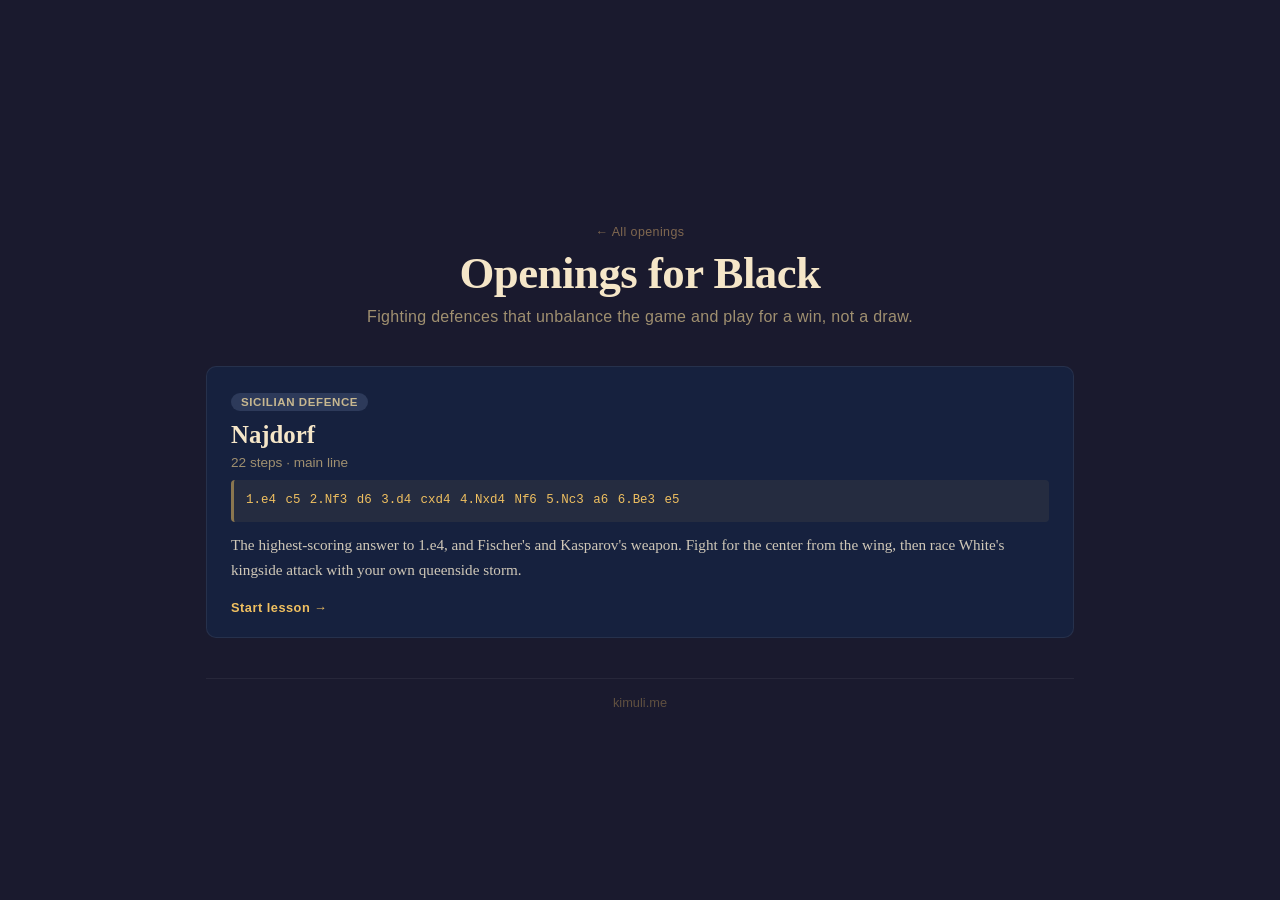
==== black/index.html @ 91714ba6 "feat: side-based URL structure with generated routes - landing page -> 'Learn openings as White / as" ====
<!DOCTYPE html>
<html lang="en">
<head>
  <meta charset="UTF-8">
  <meta name="viewport" content="width=device-width, initial-scale=1.0">
  <title>Openings for Black — Chess Openings | chess.kimuli.me</title>
  <meta name="description" content="Fighting defences that unbalance the game and play for a win, not a draw.">
  <link rel="stylesheet" href="/style.css">
</head>
<body>
  <div class="app landing">
    <header class="landing-hero">
      <a class="back-link" href="/">&#8592; All openings</a>
      <h1 class="hero-title">Openings for Black</h1>
      <p class="hero-sub">Fighting defences that unbalance the game and play for a win, not a draw.</p>
    </header>

    <main class="openings-grid">

      <a class="opening-card" href="/black/sicilian/najdorf/">
        <span class="side-badge badge-black">Sicilian Defence</span>
        <h2 class="card-title">Najdorf</h2>
        <p class="card-subtitle">22 steps &middot; main line</p>
        <p class="card-line">1.e4 c5 2.Nf3 d6 3.d4 cxd4 4.Nxd4 Nf6 5.Nc3 a6 6.Be3 e5</p>
        <p class="card-blurb">The highest-scoring answer to 1.e4, and Fischer's and Kasparov's weapon. Fight for the center from the wing, then race White's kingside attack with your own queenside storm.</p>
        <span class="card-cta">Start lesson &#8594;</span>
      </a>
    </main>

    <footer class="app-footer">
      <a href="https://kimuli.me">kimuli.me</a>
    </footer>
  </div>
</body>
</html>
---- style.css ----
/* ── Reset & base ─────────────────────────────────────────────── */
*, *::before, *::after { box-sizing: border-box; margin: 0; padding: 0; }

html { font-size: 16px; }

body {
  background: #1a1a2e;
  color: #e8e0d0;
  font-family: -apple-system, BlinkMacSystemFont, "Segoe UI", Roboto, sans-serif;
  min-height: 100vh;
}

/* ── Layout ──────────────────────────────────────────────────── */
.app {
  max-width: 1400px;
  margin: 0 auto;
  padding: 0 16px 32px;
  display: flex;
  flex-direction: column;
  min-height: 100vh;
}

.app-header {
  padding: 24px 0 20px;
  border-bottom: 1px solid rgba(255,255,255,0.08);
  margin-bottom: 28px;
}

.header-inner { max-width: 100%; }

.opening-name {
  font-family: "Palatino Linotype", Palatino, "Book Antiqua", Georgia, serif;
  font-size: 2.2rem;
  font-weight: 700;
  color: #f5e6c8;
  letter-spacing: -0.5px;
  line-height: 1.1;
}

.opening-subtitle {
  margin-top: 4px;
  font-size: 0.95rem;
  color: #a09070;
  letter-spacing: 0.3px;
}

.app-main {
  display: flex;
  gap: 32px;
  align-items: flex-start;
  flex: 1;
}

/* ── Board column ─────────────────────────────────────────────── */
.board-column {
  flex: 1 1 auto;
  max-width: 620px;
  min-width: 300px;
}

#board-container {
  width: 100%;
  border-radius: 4px;
  overflow: hidden;
  box-shadow:
    0 0 0 3px #8b6914,
    0 0 0 6px #2d1f0a,
    0 8px 32px rgba(0,0,0,0.6);
}

/* ── Info column ─────────────────────────────────────────────── */
.info-column {
  flex: 0 0 300px;
  min-width: 0;
  display: flex;
  flex-direction: column;
  gap: 20px;
}

/* ── Move info card ──────────────────────────────────────────── */
.move-info-card {
  background: #16213e;
  border: 1px solid rgba(255,255,255,0.07);
  border-radius: 8px;
  padding: 20px 22px;
}

.move-info-card h2 {
  font-family: "Palatino Linotype", Palatino, "Book Antiqua", Georgia, serif;
  font-size: 1.15rem;
  font-weight: 700;
  color: #f0c060;
  margin-bottom: 10px;
  line-height: 1.3;
}

.move-info-card p {
  font-family: "Palatino Linotype", Palatino, "Book Antiqua", Georgia, serif;
  font-size: 1rem;
  line-height: 1.7;
  color: #d0c8b8;
}

.move-info-card p strong { color: #f0c060; font-style: normal; }

/* ── Move list card ──────────────────────────────────────────── */
.move-list-card {
  background: #16213e;
  border: 1px solid rgba(255,255,255,0.07);
  border-radius: 8px;
  padding: 16px 22px;
}

.moves-heading {
  font-size: 0.75rem;
  font-weight: 600;
  letter-spacing: 1px;
  text-transform: uppercase;
  color: #706050;
  margin-bottom: 10px;
}

#move-list {
  font-family: "SF Mono", "Fira Code", "Courier New", monospace;
  font-size: 0.88rem;
  line-height: 2;
  color: #a09070;
}

.move-num {
  color: #605040;
  margin-right: 2px;
}

.move {
  display: inline-block;
  padding: 1px 5px;
  border-radius: 3px;
  cursor: default;
  transition: background 150ms, color 150ms;
  margin-right: 2px;
}

.white-move { color: #c8b890; }
.black-move { color: #a09070; }

.move.active {
  background: #f0c060;
  color: #1a1208;
  font-weight: 700;
}

.move-pair { white-space: nowrap; }

/* ── Controls ────────────────────────────────────────────────── */
.controls {
  display: flex;
  align-items: center;
  gap: 12px;
}

.btn {
  padding: 10px 22px;
  border: none;
  border-radius: 6px;
  font-size: 0.9rem;
  font-weight: 600;
  cursor: pointer;
  transition: background 150ms, opacity 150ms, transform 80ms;
  letter-spacing: 0.3px;
}

.btn:active { transform: translateY(1px); }
.btn:disabled { opacity: 0.35; cursor: not-allowed; transform: none; }

.btn-primary {
  background: #f0c060;
  color: #1a1208;
}
.btn-primary:not(:disabled):hover { background: #f5cc70; }

.btn-secondary {
  background: #2d3a5a;
  color: #c8b890;
}
.btn-secondary:not(:disabled):hover { background: #354468; }

.step-counter {
  flex: 1;
  text-align: center;
  font-size: 0.82rem;
  color: #605040;
  font-variant-numeric: tabular-nums;
}

.keyboard-hint {
  font-size: 0.75rem;
  color: #504030;
  text-align: center;
}

/* ── Piece animation ─────────────────────────────────────────── */
.piece {
  transition: transform 300ms ease;
  cursor: default;
  pointer-events: none;
}

.piece text {
  font-size: 50px;
  user-select: none;
}

/* ── Board labels ────────────────────────────────────────────── */
.board-label {
  font-size: 13px;
  font-family: -apple-system, BlinkMacSystemFont, "Segoe UI", Roboto, sans-serif;
  font-weight: 600;
  pointer-events: none;
}

/* ── Footer ──────────────────────────────────────────────────── */
.app-footer {
  margin-top: 40px;
  padding-top: 16px;
  border-top: 1px solid rgba(255,255,255,0.06);
  text-align: center;
  font-size: 0.8rem;
}

.app-footer a {
  color: #605040;
  text-decoration: none;
}
.app-footer a:hover { color: #a09070; }

/* ── Landing page ────────────────────────────────────────────── */
.landing {
  max-width: 900px;
  justify-content: center;
}

.landing-hero {
  text-align: center;
  padding: 64px 0 40px;
}

.hero-title {
  font-family: "Palatino Linotype", Palatino, "Book Antiqua", Georgia, serif;
  font-size: 2.8rem;
  font-weight: 700;
  color: #f5e6c8;
  letter-spacing: -0.5px;
  line-height: 1.1;
}

.hero-sub {
  margin-top: 10px;
  font-size: 1rem;
  color: #a09070;
  letter-spacing: 0.3px;
}

.openings-grid {
  display: grid;
  grid-template-columns: repeat(auto-fit, minmax(320px, 1fr));
  gap: 24px;
}

.opening-card {
  display: flex;
  flex-direction: column;
  gap: 10px;
  background: #16213e;
  border: 1px solid rgba(255,255,255,0.07);
  border-radius: 10px;
  padding: 26px 24px 22px;
  text-decoration: none;
  color: inherit;
  transition: transform 150ms, border-color 150ms, box-shadow 150ms;
}

.opening-card:hover {
  transform: translateY(-3px);
  border-color: rgba(240,192,96,0.45);
  box-shadow: 0 10px 28px rgba(0,0,0,0.45);
}

.side-badge {
  display: inline-block;
  align-self: flex-start;
  padding: 3px 10px;
  border-radius: 999px;
  font-size: 0.72rem;
  font-weight: 700;
  letter-spacing: 0.6px;
  text-transform: uppercase;
}

.badge-white { background: #f0d9b5; color: #2d1f0a; }
.badge-black { background: #2d3a5a; color: #c8b890; }

.card-title {
  font-family: "Palatino Linotype", Palatino, "Book Antiqua", Georgia, serif;
  font-size: 1.55rem;
  font-weight: 700;
  color: #f5e6c8;
}

.card-subtitle {
  font-size: 0.85rem;
  color: #a09070;
  margin-top: -4px;
}

.card-line {
  font-family: "SF Mono", "Fira Code", "Courier New", monospace;
  font-size: 0.78rem;
  line-height: 1.7;
  color: #f0c060;
  background: rgba(240,192,96,0.07);
  border-left: 3px solid rgba(240,192,96,0.5);
  border-radius: 4px;
  padding: 10px 12px;
  word-spacing: 2px;
}

.card-blurb {
  font-family: "Palatino Linotype", Palatino, "Book Antiqua", Georgia, serif;
  font-size: 0.95rem;
  line-height: 1.65;
  color: #d0c8b8;
}

.card-cta {
  margin-top: auto;
  padding-top: 8px;
  font-size: 0.8rem;
  font-weight: 600;
  letter-spacing: 0.5px;
  color: #f0c060;
}

/* ── Viewer header extras ────────────────────────────────────── */
.back-link {
  display: inline-block;
  margin-bottom: 10px;
  font-size: 0.78rem;
  letter-spacing: 0.4px;
  color: #806850;
  text-decoration: none;
}

.back-link:hover { color: #f0c060; }

.header-inner .side-badge { margin-top: 12px; }

/* ── Mobile ──────────────────────────────────────────────────── */
@media (max-width: 720px) {
  .app-main {
    flex-direction: column;
  }

  .board-column {
    width: 100%;
  }

  .opening-name { font-size: 1.6rem; }

  .controls {
    flex-wrap: wrap;
    justify-content: center;
  }

  .step-counter { order: -1; width: 100%; }

  .openings-grid { grid-template-columns: 1fr; }
  .landing-hero { padding: 40px 0 28px; }
  .hero-title { font-size: 2rem; }
}
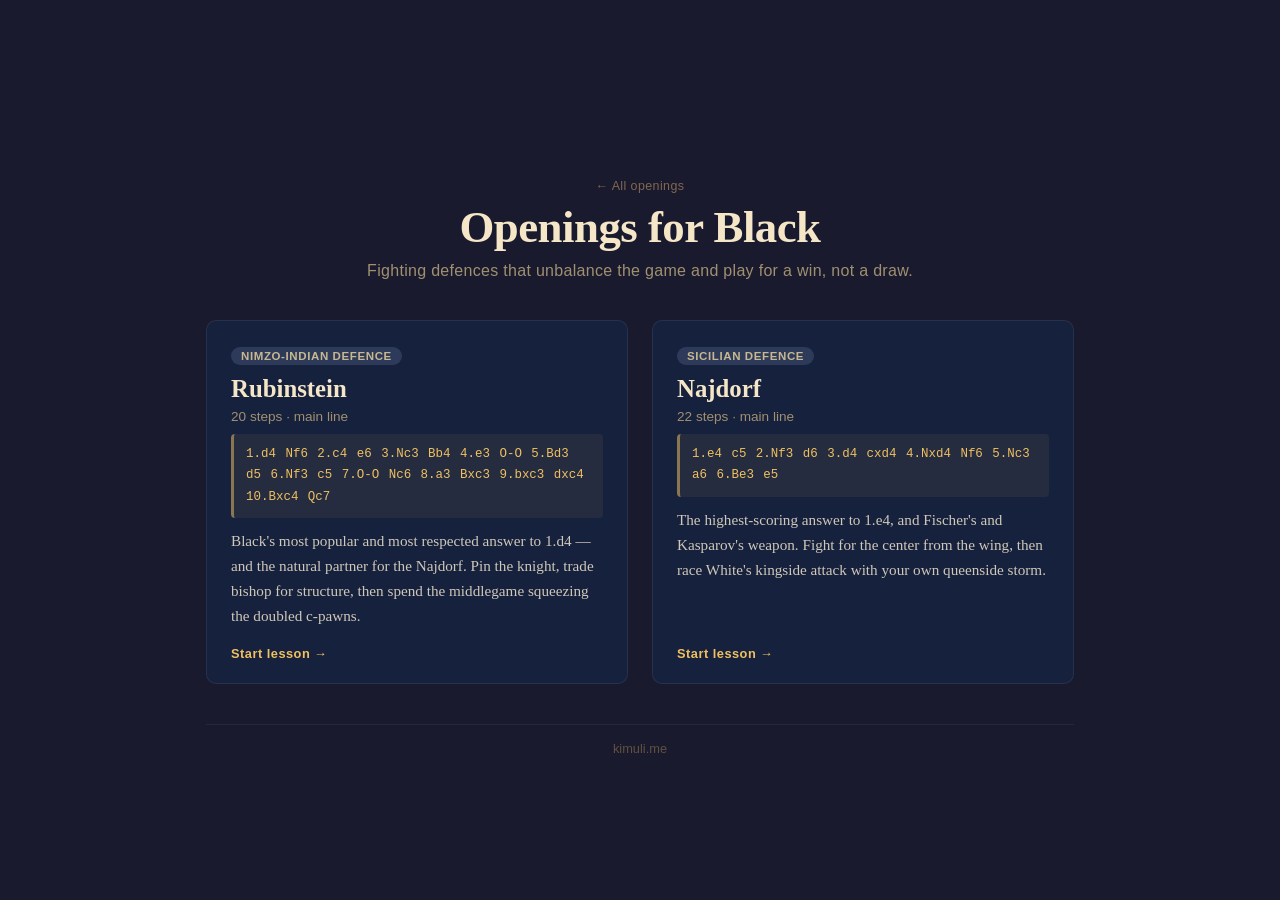
==== commit 65dbed50: "feat: add Nimzo-Indian (Rubinstein) lesson for Black vs 1.d4 - 20-ply E59 main line: 1.d4 Nf6 2.c4 e" ====
--- a/black/index.html
+++ b/black/index.html
@@ -17,6 +17,15 @@
 
     <main class="openings-grid">
 
+      <a class="opening-card" href="/black/nimzo-indian/rubinstein/">
+        <span class="side-badge badge-black">Nimzo-Indian Defence</span>
+        <h2 class="card-title">Rubinstein</h2>
+        <p class="card-subtitle">20 steps &middot; main line</p>
+        <p class="card-line">1.d4 Nf6 2.c4 e6 3.Nc3 Bb4 4.e3 O-O 5.Bd3 d5 6.Nf3 c5 7.O-O Nc6 8.a3 Bxc3 9.bxc3 dxc4 10.Bxc4 Qc7</p>
+        <p class="card-blurb">Black's most popular and most respected answer to 1.d4 — and the natural partner for the Najdorf. Pin the knight, trade bishop for structure, then spend the middlegame squeezing the doubled c-pawns.</p>
+        <span class="card-cta">Start lesson &#8594;</span>
+      </a>
+
       <a class="opening-card" href="/black/sicilian/najdorf/">
         <span class="side-badge badge-black">Sicilian Defence</span>
         <h2 class="card-title">Najdorf</h2>
--- a/style.css
+++ b/style.css
@@ -259,6 +259,15 @@
   font-size: 1rem;
   color: #a09070;
   letter-spacing: 0.3px;
+}
+
+.hero-kicker {
+  font-size: 0.78rem;
+  font-weight: 700;
+  letter-spacing: 3px;
+  text-transform: uppercase;
+  color: #f0c060;
+  margin-bottom: 10px;
 }
 
 .openings-grid {
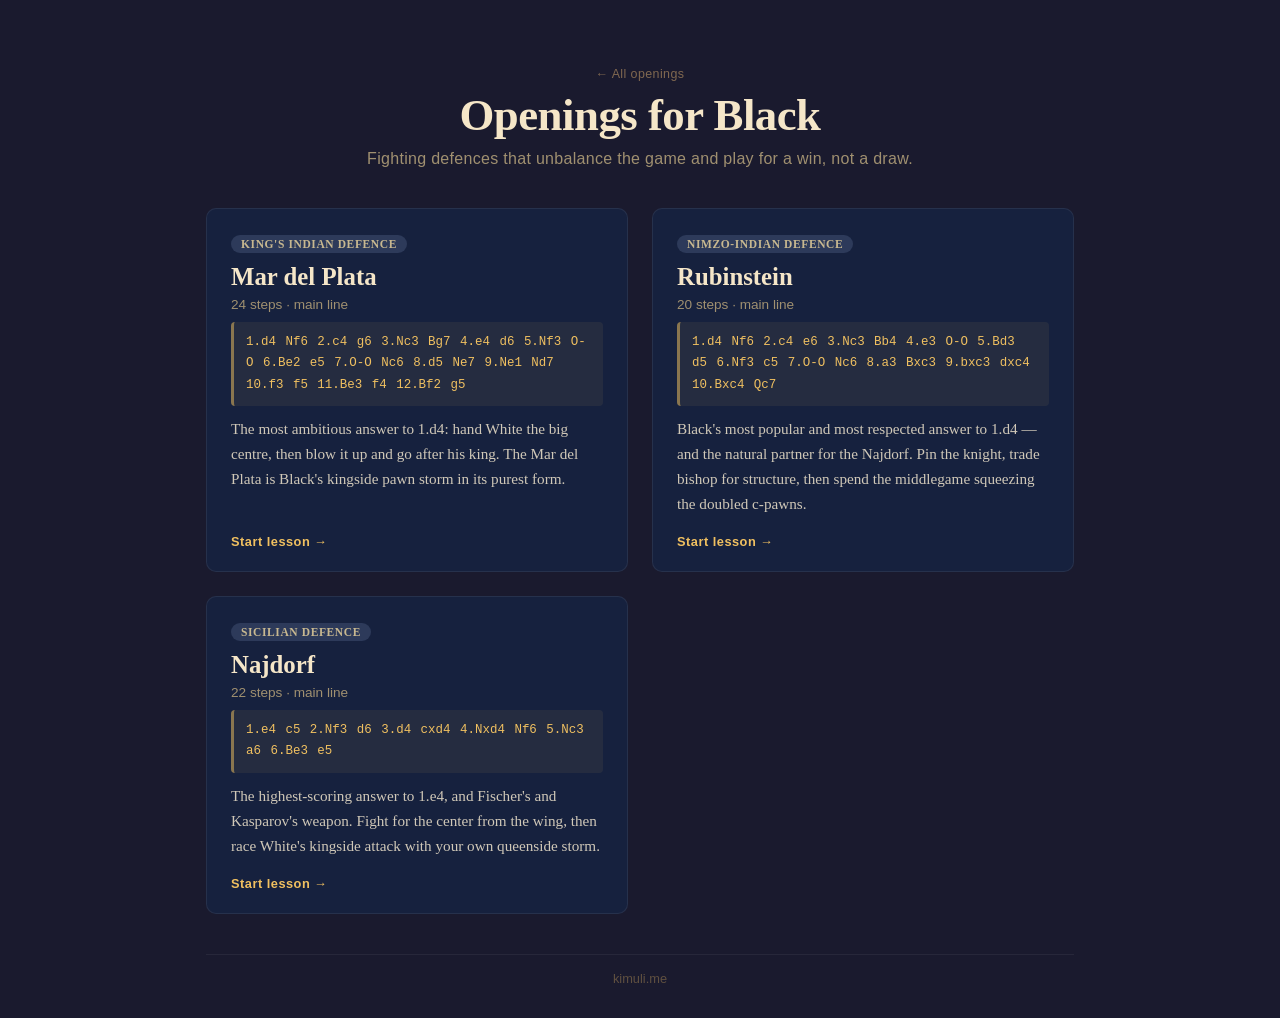
==== commit fd69530a: "feat: add King's Indian (Mar del Plata) lesson for Black vs 1.d4 24-ply classical main line, ECO E97" ====
--- a/black/index.html
+++ b/black/index.html
@@ -16,6 +16,15 @@
     </header>
 
     <main class="openings-grid">
+
+      <a class="opening-card" href="/black/kings-indian/mar-del-plata/">
+        <span class="side-badge badge-black">King's Indian Defence</span>
+        <h2 class="card-title">Mar del Plata</h2>
+        <p class="card-subtitle">24 steps &middot; main line</p>
+        <p class="card-line">1.d4 Nf6 2.c4 g6 3.Nc3 Bg7 4.e4 d6 5.Nf3 O-O 6.Be2 e5 7.O-O Nc6 8.d5 Ne7 9.Ne1 Nd7 10.f3 f5 11.Be3 f4 12.Bf2 g5</p>
+        <p class="card-blurb">The most ambitious answer to 1.d4: hand White the big centre, then blow it up and go after his king. The Mar del Plata is Black's kingside pawn storm in its purest form.</p>
+        <span class="card-cta">Start lesson &#8594;</span>
+      </a>
 
       <a class="opening-card" href="/black/nimzo-indian/rubinstein/">
         <span class="side-badge badge-black">Nimzo-Indian Defence</span>
--- a/style.css
+++ b/style.css
@@ -387,3 +387,25 @@
   .landing-hero { padding: 40px 0 28px; }
   .hero-title { font-size: 2rem; }
 }
+
+/* ── Chess glyph font ─────────────────────────────────────────────
+   U+265F (black pawn) is the ONLY chess piece Unicode flags as Emoji,
+   so iOS renders it from Apple Color Emoji — a glossy 3D pawn — while
+   the other eleven pieces stay flat. The board then looks mismatched.
+   Self-hosting a 3 KB subset of the twelve glyphs (DejaVu Sans, free
+   licence in fonts/LICENSE.txt) fixes it for good: a font-family match
+   always beats the system emoji fallback, so every device draws the
+   same monochrome pieces. `unicode-range` keeps it to chess glyphs
+   only, so the surrounding text is untouched.                      */
+@font-face {
+  font-family: "Chess Glyphs";
+  src: url("/fonts/chess-symbols.woff") format("woff");
+  font-display: block;
+  unicode-range: U+2654-265F, U+FE0E;
+}
+
+.piece text,
+.side-badge {
+  font-family: "Chess Glyphs", "Apple Symbols", "Segoe UI Symbol",
+               "Noto Sans Symbols 2", serif;
+}
